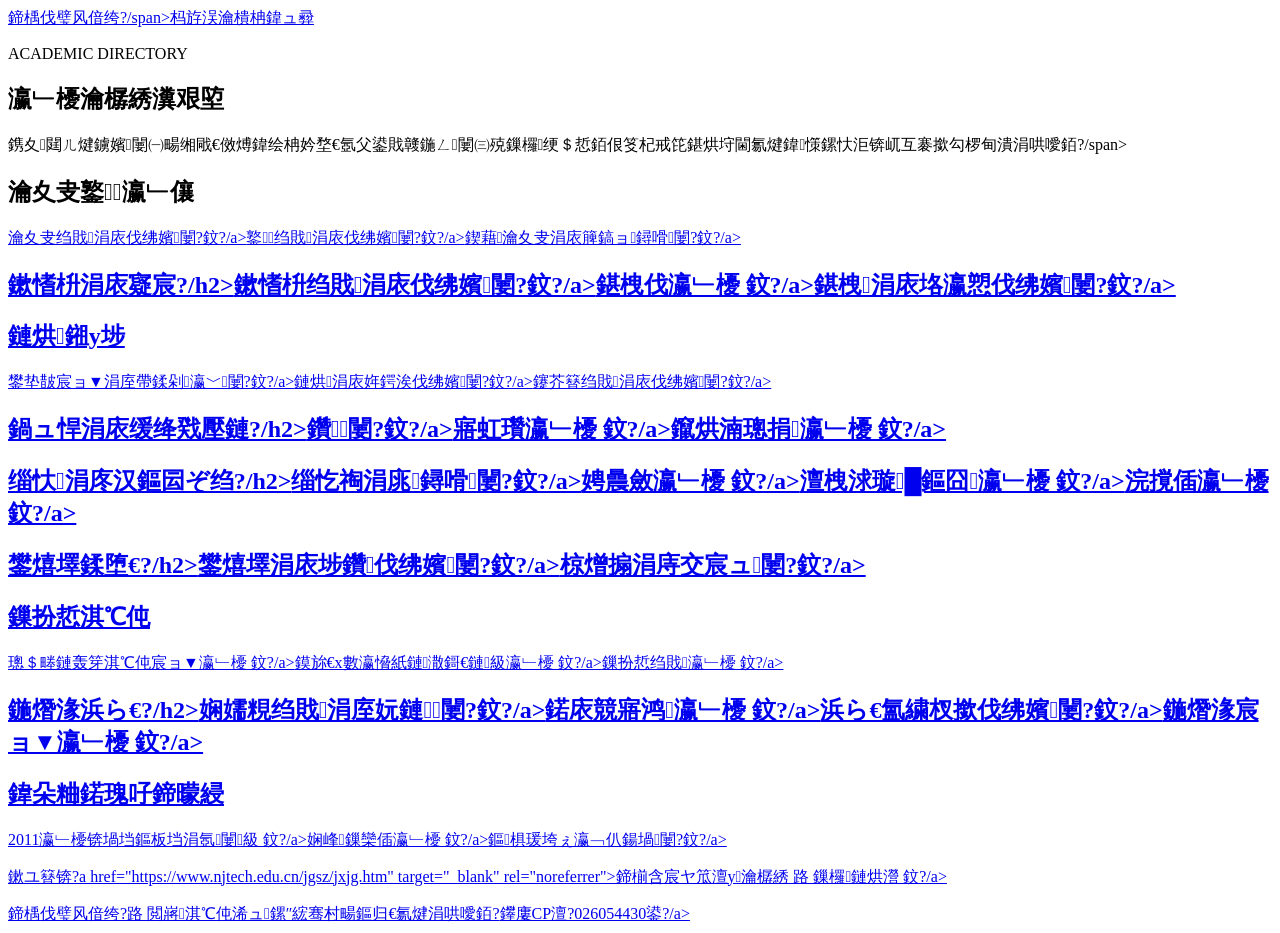
==== academic-directory.html @ 0dc82d51 "publish: static GitHub Pages mirror" ====
﻿<!doctype html>
<html lang="zh-CN"><head><meta charset="UTF-8"/><meta name="viewport" content="width=device-width, initial-scale=1.0"/><meta name="description" content="鍗椾含宸ヤ笟澶у瀛﹂櫌瀹樼綉涓庡煿鍏绘柟妗堝鑸€?/><title>瀛﹂櫌瀹樼綉瀵艰埅 路 鍗楀伐璧风偣绔?/title><link rel="stylesheet" href="academic-directory.css"/></head><body>
<header><a class="brand" href="index.html">鍗楀伐<span>璧风偣绔?/span></a><a href="services.html">杩斿洖瀹樻柟鍏ュ彛</a></header>
<main><section class="hero"><p>ACADEMIC DIRECTORY</p><h1>瀛﹂櫌瀹樼綉瀵艰埅</h1><span>鎸夊閮ㄦ煡鐪嬪闄㈠畼缃戙€傚煿鍏绘柟妗堥€氬父鍙戝竷鍦ㄥ闄㈢殑鏁欏绠＄悊銆佷笅杞戒笓鍖烘垨閫氱煡鍏憡鏍忕洰锛屼互褰撳勾椤甸潰涓哄噯銆?/span></section>
<section class="academy-grid" aria-label="瀛﹂櫌瀹樼綉鍒楄〃">
<section class="academy-group"><h2>瀹夊叏鐜瀛﹂儴</h2><a href="https://cces.njtech.edu.cn/" target="_blank" rel="noreferrer">瀹夊叏绉戝涓庡伐绋嬪闄?鈫?/a><a href="https://hj.njtech.edu.cn/" target="_blank" rel="noreferrer">鐜绉戝涓庡伐绋嬪闄?鈫?/a><a href="https://cem.njtech.edu.cn/" target="_blank" rel="noreferrer">鍥藉瀹夊叏涓庡簲鎬ョ鐞嗗闄?鈫?/a></section>
<section class="academy-group"><h2>鏉愭枡涓庡寲宸?/h2><a href="https://cly.njtech.edu.cn/" target="_blank" rel="noreferrer">鏉愭枡绉戝涓庡伐绋嬪闄?鈫?/a><a href="https://hgy.njtech.edu.cn/" target="_blank" rel="noreferrer">鍖栧伐瀛﹂櫌 鈫?/a><a href="https://chem.njtech.edu.cn/" target="_blank" rel="noreferrer">鍖栧涓庡垎瀛愬伐绋嬪闄?鈫?/a></section>
<section class="academy-group"><h2>鏈烘鎺у埗</h2><a href="https://eecs.njtech.edu.cn/" target="_blank" rel="noreferrer">鐢垫皵宸ョ▼涓庢帶鍒剁瀛﹀闄?鈫?/a><a href="https://mech.njtech.edu.cn/" target="_blank" rel="noreferrer">鏈烘涓庡姩鍔涘伐绋嬪闄?鈫?/a><a href="https://ny.njtech.edu.cn/" target="_blank" rel="noreferrer">鑳芥簮绉戝涓庡伐绋嬪闄?鈫?/a></section>
<section class="academy-group"><h2>鍋ュ悍涓庡缓绛戣壓鏈?/h2><a href="https://pharm.njtech.edu.cn/" target="_blank" rel="noreferrer">鑽闄?鈫?/a><a href="https://arch.njtech.edu.cn/" target="_blank" rel="noreferrer">寤虹瓚瀛﹂櫌 鈫?/a><a href="https://art.njtech.edu.cn/" target="_blank" rel="noreferrer">鑹烘湳璁捐瀛﹂櫌 鈫?/a></section>
<section class="academy-group"><h2>缁忕涓庝汉鏂囩ぞ绉?/h2><a href="https://jgy.njtech.edu.cn/" target="_blank" rel="noreferrer">缁忔祹涓庣鐞嗗闄?鈫?/a><a href="https://fzxy.njtech.edu.cn/" target="_blank" rel="noreferrer">娉曟斂瀛﹂櫌 鈫?/a><a href="https://english.njtech.edu.cn/" target="_blank" rel="noreferrer">澶栧浗璇█鏂囧瀛﹂櫌 鈫?/a><a href="https://tyxy.njtech.edu.cn/" target="_blank" rel="noreferrer">浣撹偛瀛﹂櫌 鈫?/a></section>
<section class="academy-group"><h2>鐢熺墿鍒堕€?/h2><a href="https://sgxy.njtech.edu.cn/" target="_blank" rel="noreferrer">鐢熺墿涓庡埗鑽伐绋嬪闄?鈫?/a><a href="https://spy.njtech.edu.cn/" target="_blank" rel="noreferrer">椋熷搧涓庤交宸ュ闄?鈫?/a></section>
<section class="academy-group"><h2>鏁扮悊淇℃伅</h2><a href="https://cise.njtech.edu.cn/" target="_blank" rel="noreferrer">璁＄畻鏈轰笌淇℃伅宸ョ▼瀛﹂櫌 鈫?/a><a href="https://iam.njtech.edu.cn/" target="_blank" rel="noreferrer">鏌旀€х數瀛愶紙鏈潵鎶€鏈級瀛﹂櫌 鈫?/a><a href="https://lxy.njtech.edu.cn/" target="_blank" rel="noreferrer">鏁扮悊绉戝瀛﹂櫌 鈫?/a></section>
<section class="academy-group"><h2>鍦熸湪浜ら€?/h2><a href="https://cge.njtech.edu.cn/" target="_blank" rel="noreferrer">娴嬬粯绉戝涓庢妧鏈闄?鈫?/a><a href="https://csjsxy.njtech.edu.cn/" target="_blank" rel="noreferrer">鍩庡競寤鸿瀛﹂櫌 鈫?/a><a href="https://trans.njtech.edu.cn/" target="_blank" rel="noreferrer">浜ら€氳繍杈撳伐绋嬪闄?鈫?/a><a href="https://cce.njtech.edu.cn/" target="_blank" rel="noreferrer">鍦熸湪宸ョ▼瀛﹂櫌 鈫?/a></section>
<section class="academy-group"><h2>鍏朵粬鍩瑰吇鍗曚綅</h2><a href="https://2011college.njtech.edu.cn/" target="_blank" rel="noreferrer">2011瀛﹂櫌锛堝垱鏂板垱涓氬闄級 鈫?/a><a href="https://coe.njtech.edu.cn/" target="_blank" rel="noreferrer">娴峰鏁欒偛瀛﹂櫌 鈫?/a><a href="https://njtsi.njtech.edu.cn/" target="_blank" rel="noreferrer">鏂椇瑗垮ぇ瀛﹁仈鍚堝闄?鈫?/a></section>
</section><p class="source">鏉ユ簮锛?a href="https://www.njtech.edu.cn/jgsz/jxjg.htm" target="_blank" rel="noreferrer">鍗椾含宸ヤ笟澶у瀹樼綉 路 鏁欏鏈烘瀯 鈫?/a></p></main><footer>鍗楀伐璧风偣绔?路 閲嶈淇℃伅浠ュ鏍″綋骞村畼鏂归€氱煡涓哄噯銆?<a class="icp-filing" href="https://beian.miit.gov.cn/" target="_blank" rel="noreferrer">鑻廔CP澶?026054430鍙?/a></footer></body></html>
---- academic-directory.css ----
:root{--ink:#132d50;--blue:#1769d4;--line:#cde2f5;--muted:#627b96}*{box-sizing:border-box}body{margin:0;background:linear-gradient(180deg,#edf7ff,#fff 420px);color:var(--ink);font:15px/1.55 "Microsoft YaHei",Arial,sans-serif}a{text-decoration:none;color:inherit}header,main,footer{max-width:1180px;margin:auto;padding-left:24px;padding-right:24px}header{height:72px;display:flex;align-items:center;justify-content:space-between;border-bottom:1px solid var(--line)}header>a:last-child{color:var(--muted);font-size:13px}.brand{font-size:19px;font-weight:900}.brand span,.hero p{color:var(--blue)}.hero{padding:68px 0 42px}.hero p{margin:0 0 10px;font-size:12px;font-weight:900;letter-spacing:1.2px}.hero h1{margin:0;font-size:clamp(42px,6vw,68px);line-height:1.08}.hero span{display:block;max-width:590px;margin-top:17px;color:var(--muted)}.academy-grid{display:grid;grid-template-columns:repeat(3,minmax(0,1fr));gap:14px}.academy-group{padding:20px;border:1px solid var(--line);border-radius:18px;background:#fff;box-shadow:0 10px 28px #1553940b}.academy-group h2{margin:0 0 14px;font-size:18px}.academy-group a{display:flex;align-items:center;min-height:42px;margin-top:7px;padding:8px 10px;border:1px solid #d9e8f5;border-radius:10px;color:#175bab;font-size:13px;font-weight:700}.academy-group a:hover{border-color:#1769d4;background:#edf7ff}.academy-group a:focus-visible{outline:3px solid #8fc5ff;outline-offset:2px}.source{margin:32px 0 70px;color:var(--muted);font-size:13px}.source a{color:var(--blue);font-weight:700}footer{padding-top:26px;padding-bottom:36px;border-top:1px solid var(--line);color:var(--muted);font-size:12px}@media(max-width:760px){header,main,footer{padding-left:18px;padding-right:18px}.hero{padding:48px 0 30px}.academy-grid{grid-template-columns:1fr}.academy-group{border-radius:16px}}
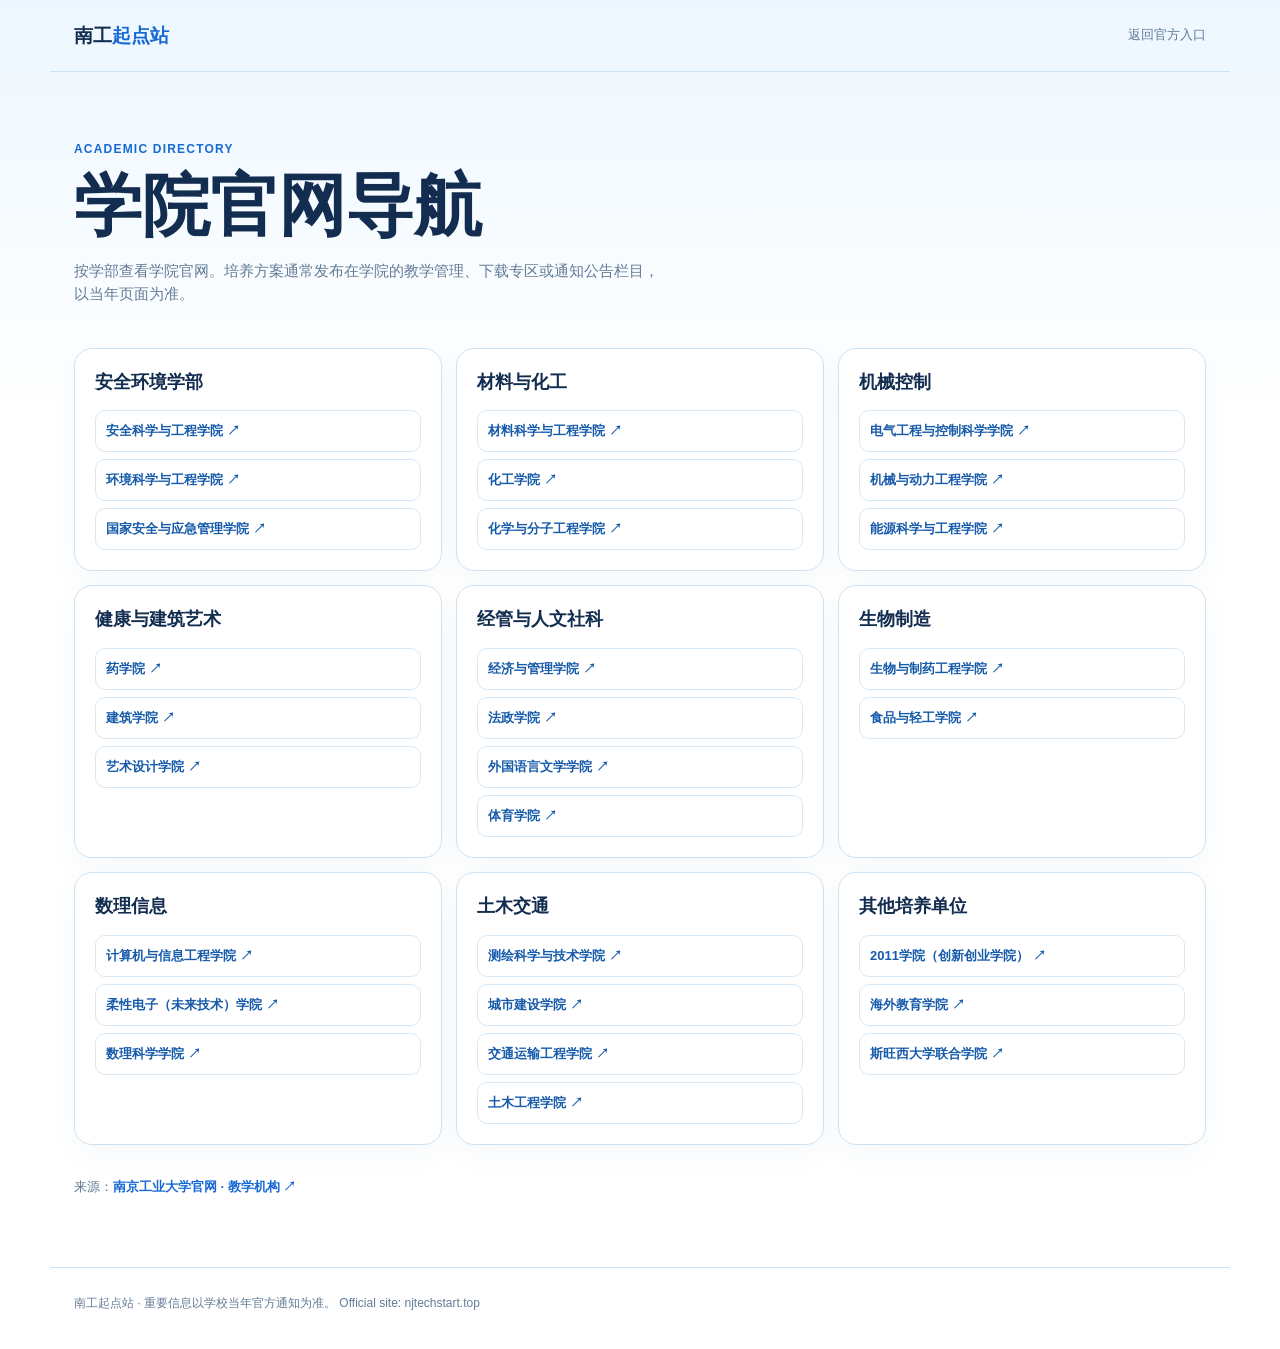
==== commit e142c273: "fix: preserve UTF-8 Chinese text in Pages mirror" ====
--- a/academic-directory.html
+++ b/academic-directory.html
@@ -1,16 +1,15 @@
-﻿<!doctype html>
-<html lang="zh-CN"><head><meta charset="UTF-8"/><meta name="viewport" content="width=device-width, initial-scale=1.0"/><meta name="description" content="鍗椾含宸ヤ笟澶у瀛﹂櫌瀹樼綉涓庡煿鍏绘柟妗堝鑸€?/><title>瀛﹂櫌瀹樼綉瀵艰埅 路 鍗楀伐璧风偣绔?/title><link rel="stylesheet" href="academic-directory.css"/></head><body>
-<header><a class="brand" href="index.html">鍗楀伐<span>璧风偣绔?/span></a><a href="services.html">杩斿洖瀹樻柟鍏ュ彛</a></header>
-<main><section class="hero"><p>ACADEMIC DIRECTORY</p><h1>瀛﹂櫌瀹樼綉瀵艰埅</h1><span>鎸夊閮ㄦ煡鐪嬪闄㈠畼缃戙€傚煿鍏绘柟妗堥€氬父鍙戝竷鍦ㄥ闄㈢殑鏁欏绠＄悊銆佷笅杞戒笓鍖烘垨閫氱煡鍏憡鏍忕洰锛屼互褰撳勾椤甸潰涓哄噯銆?/span></section>
-<section class="academy-grid" aria-label="瀛﹂櫌瀹樼綉鍒楄〃">
-<section class="academy-group"><h2>瀹夊叏鐜瀛﹂儴</h2><a href="https://cces.njtech.edu.cn/" target="_blank" rel="noreferrer">瀹夊叏绉戝涓庡伐绋嬪闄?鈫?/a><a href="https://hj.njtech.edu.cn/" target="_blank" rel="noreferrer">鐜绉戝涓庡伐绋嬪闄?鈫?/a><a href="https://cem.njtech.edu.cn/" target="_blank" rel="noreferrer">鍥藉瀹夊叏涓庡簲鎬ョ鐞嗗闄?鈫?/a></section>
-<section class="academy-group"><h2>鏉愭枡涓庡寲宸?/h2><a href="https://cly.njtech.edu.cn/" target="_blank" rel="noreferrer">鏉愭枡绉戝涓庡伐绋嬪闄?鈫?/a><a href="https://hgy.njtech.edu.cn/" target="_blank" rel="noreferrer">鍖栧伐瀛﹂櫌 鈫?/a><a href="https://chem.njtech.edu.cn/" target="_blank" rel="noreferrer">鍖栧涓庡垎瀛愬伐绋嬪闄?鈫?/a></section>
-<section class="academy-group"><h2>鏈烘鎺у埗</h2><a href="https://eecs.njtech.edu.cn/" target="_blank" rel="noreferrer">鐢垫皵宸ョ▼涓庢帶鍒剁瀛﹀闄?鈫?/a><a href="https://mech.njtech.edu.cn/" target="_blank" rel="noreferrer">鏈烘涓庡姩鍔涘伐绋嬪闄?鈫?/a><a href="https://ny.njtech.edu.cn/" target="_blank" rel="noreferrer">鑳芥簮绉戝涓庡伐绋嬪闄?鈫?/a></section>
-<section class="academy-group"><h2>鍋ュ悍涓庡缓绛戣壓鏈?/h2><a href="https://pharm.njtech.edu.cn/" target="_blank" rel="noreferrer">鑽闄?鈫?/a><a href="https://arch.njtech.edu.cn/" target="_blank" rel="noreferrer">寤虹瓚瀛﹂櫌 鈫?/a><a href="https://art.njtech.edu.cn/" target="_blank" rel="noreferrer">鑹烘湳璁捐瀛﹂櫌 鈫?/a></section>
-<section class="academy-group"><h2>缁忕涓庝汉鏂囩ぞ绉?/h2><a href="https://jgy.njtech.edu.cn/" target="_blank" rel="noreferrer">缁忔祹涓庣鐞嗗闄?鈫?/a><a href="https://fzxy.njtech.edu.cn/" target="_blank" rel="noreferrer">娉曟斂瀛﹂櫌 鈫?/a><a href="https://english.njtech.edu.cn/" target="_blank" rel="noreferrer">澶栧浗璇█鏂囧瀛﹂櫌 鈫?/a><a href="https://tyxy.njtech.edu.cn/" target="_blank" rel="noreferrer">浣撹偛瀛﹂櫌 鈫?/a></section>
-<section class="academy-group"><h2>鐢熺墿鍒堕€?/h2><a href="https://sgxy.njtech.edu.cn/" target="_blank" rel="noreferrer">鐢熺墿涓庡埗鑽伐绋嬪闄?鈫?/a><a href="https://spy.njtech.edu.cn/" target="_blank" rel="noreferrer">椋熷搧涓庤交宸ュ闄?鈫?/a></section>
-<section class="academy-group"><h2>鏁扮悊淇℃伅</h2><a href="https://cise.njtech.edu.cn/" target="_blank" rel="noreferrer">璁＄畻鏈轰笌淇℃伅宸ョ▼瀛﹂櫌 鈫?/a><a href="https://iam.njtech.edu.cn/" target="_blank" rel="noreferrer">鏌旀€х數瀛愶紙鏈潵鎶€鏈級瀛﹂櫌 鈫?/a><a href="https://lxy.njtech.edu.cn/" target="_blank" rel="noreferrer">鏁扮悊绉戝瀛﹂櫌 鈫?/a></section>
-<section class="academy-group"><h2>鍦熸湪浜ら€?/h2><a href="https://cge.njtech.edu.cn/" target="_blank" rel="noreferrer">娴嬬粯绉戝涓庢妧鏈闄?鈫?/a><a href="https://csjsxy.njtech.edu.cn/" target="_blank" rel="noreferrer">鍩庡競寤鸿瀛﹂櫌 鈫?/a><a href="https://trans.njtech.edu.cn/" target="_blank" rel="noreferrer">浜ら€氳繍杈撳伐绋嬪闄?鈫?/a><a href="https://cce.njtech.edu.cn/" target="_blank" rel="noreferrer">鍦熸湪宸ョ▼瀛﹂櫌 鈫?/a></section>
-<section class="academy-group"><h2>鍏朵粬鍩瑰吇鍗曚綅</h2><a href="https://2011college.njtech.edu.cn/" target="_blank" rel="noreferrer">2011瀛﹂櫌锛堝垱鏂板垱涓氬闄級 鈫?/a><a href="https://coe.njtech.edu.cn/" target="_blank" rel="noreferrer">娴峰鏁欒偛瀛﹂櫌 鈫?/a><a href="https://njtsi.njtech.edu.cn/" target="_blank" rel="noreferrer">鏂椇瑗垮ぇ瀛﹁仈鍚堝闄?鈫?/a></section>
-</section><p class="source">鏉ユ簮锛?a href="https://www.njtech.edu.cn/jgsz/jxjg.htm" target="_blank" rel="noreferrer">鍗椾含宸ヤ笟澶у瀹樼綉 路 鏁欏鏈烘瀯 鈫?/a></p></main><footer>鍗楀伐璧风偣绔?路 閲嶈淇℃伅浠ュ鏍″綋骞村畼鏂归€氱煡涓哄噯銆?<a class="icp-filing" href="https://beian.miit.gov.cn/" target="_blank" rel="noreferrer">鑻廔CP澶?026054430鍙?/a></footer></body></html>
-
+<!doctype html>
+<html lang="zh-CN"><head><meta charset="UTF-8"/><meta name="viewport" content="width=device-width, initial-scale=1.0"/><meta name="description" content="南京工业大学学院官网与培养方案导航。"/><title>学院官网导航 · 南工起点站</title><link rel="stylesheet" href="academic-directory.css"/></head><body>
+<header><a class="brand" href="index.html">南工<span>起点站</span></a><a href="services.html">返回官方入口</a></header>
+<main><section class="hero"><p>ACADEMIC DIRECTORY</p><h1>学院官网导航</h1><span>按学部查看学院官网。培养方案通常发布在学院的教学管理、下载专区或通知公告栏目，以当年页面为准。</span></section>
+<section class="academy-grid" aria-label="学院官网列表">
+<section class="academy-group"><h2>安全环境学部</h2><a href="https://cces.njtech.edu.cn/" target="_blank" rel="noreferrer">安全科学与工程学院 ↗</a><a href="https://hj.njtech.edu.cn/" target="_blank" rel="noreferrer">环境科学与工程学院 ↗</a><a href="https://cem.njtech.edu.cn/" target="_blank" rel="noreferrer">国家安全与应急管理学院 ↗</a></section>
+<section class="academy-group"><h2>材料与化工</h2><a href="https://cly.njtech.edu.cn/" target="_blank" rel="noreferrer">材料科学与工程学院 ↗</a><a href="https://hgy.njtech.edu.cn/" target="_blank" rel="noreferrer">化工学院 ↗</a><a href="https://chem.njtech.edu.cn/" target="_blank" rel="noreferrer">化学与分子工程学院 ↗</a></section>
+<section class="academy-group"><h2>机械控制</h2><a href="https://eecs.njtech.edu.cn/" target="_blank" rel="noreferrer">电气工程与控制科学学院 ↗</a><a href="https://mech.njtech.edu.cn/" target="_blank" rel="noreferrer">机械与动力工程学院 ↗</a><a href="https://ny.njtech.edu.cn/" target="_blank" rel="noreferrer">能源科学与工程学院 ↗</a></section>
+<section class="academy-group"><h2>健康与建筑艺术</h2><a href="https://pharm.njtech.edu.cn/" target="_blank" rel="noreferrer">药学院 ↗</a><a href="https://arch.njtech.edu.cn/" target="_blank" rel="noreferrer">建筑学院 ↗</a><a href="https://art.njtech.edu.cn/" target="_blank" rel="noreferrer">艺术设计学院 ↗</a></section>
+<section class="academy-group"><h2>经管与人文社科</h2><a href="https://jgy.njtech.edu.cn/" target="_blank" rel="noreferrer">经济与管理学院 ↗</a><a href="https://fzxy.njtech.edu.cn/" target="_blank" rel="noreferrer">法政学院 ↗</a><a href="https://english.njtech.edu.cn/" target="_blank" rel="noreferrer">外国语言文学学院 ↗</a><a href="https://tyxy.njtech.edu.cn/" target="_blank" rel="noreferrer">体育学院 ↗</a></section>
+<section class="academy-group"><h2>生物制造</h2><a href="https://sgxy.njtech.edu.cn/" target="_blank" rel="noreferrer">生物与制药工程学院 ↗</a><a href="https://spy.njtech.edu.cn/" target="_blank" rel="noreferrer">食品与轻工学院 ↗</a></section>
+<section class="academy-group"><h2>数理信息</h2><a href="https://cise.njtech.edu.cn/" target="_blank" rel="noreferrer">计算机与信息工程学院 ↗</a><a href="https://iam.njtech.edu.cn/" target="_blank" rel="noreferrer">柔性电子（未来技术）学院 ↗</a><a href="https://lxy.njtech.edu.cn/" target="_blank" rel="noreferrer">数理科学学院 ↗</a></section>
+<section class="academy-group"><h2>土木交通</h2><a href="https://cge.njtech.edu.cn/" target="_blank" rel="noreferrer">测绘科学与技术学院 ↗</a><a href="https://csjsxy.njtech.edu.cn/" target="_blank" rel="noreferrer">城市建设学院 ↗</a><a href="https://trans.njtech.edu.cn/" target="_blank" rel="noreferrer">交通运输工程学院 ↗</a><a href="https://cce.njtech.edu.cn/" target="_blank" rel="noreferrer">土木工程学院 ↗</a></section>
+<section class="academy-group"><h2>其他培养单位</h2><a href="https://2011college.njtech.edu.cn/" target="_blank" rel="noreferrer">2011学院（创新创业学院） ↗</a><a href="https://coe.njtech.edu.cn/" target="_blank" rel="noreferrer">海外教育学院 ↗</a><a href="https://njtsi.njtech.edu.cn/" target="_blank" rel="noreferrer">斯旺西大学联合学院 ↗</a></section>
+</section><p class="source">来源：<a href="https://www.njtech.edu.cn/jgsz/jxjg.htm" target="_blank" rel="noreferrer">南京工业大学官网 · 教学机构 ↗</a></p></main><footer>南工起点站 · 重要信息以学校当年官方通知为准。 <a class="mirror-note" href="https://njtechstart.top/">Official site: njtechstart.top</a></footer></body></html>
